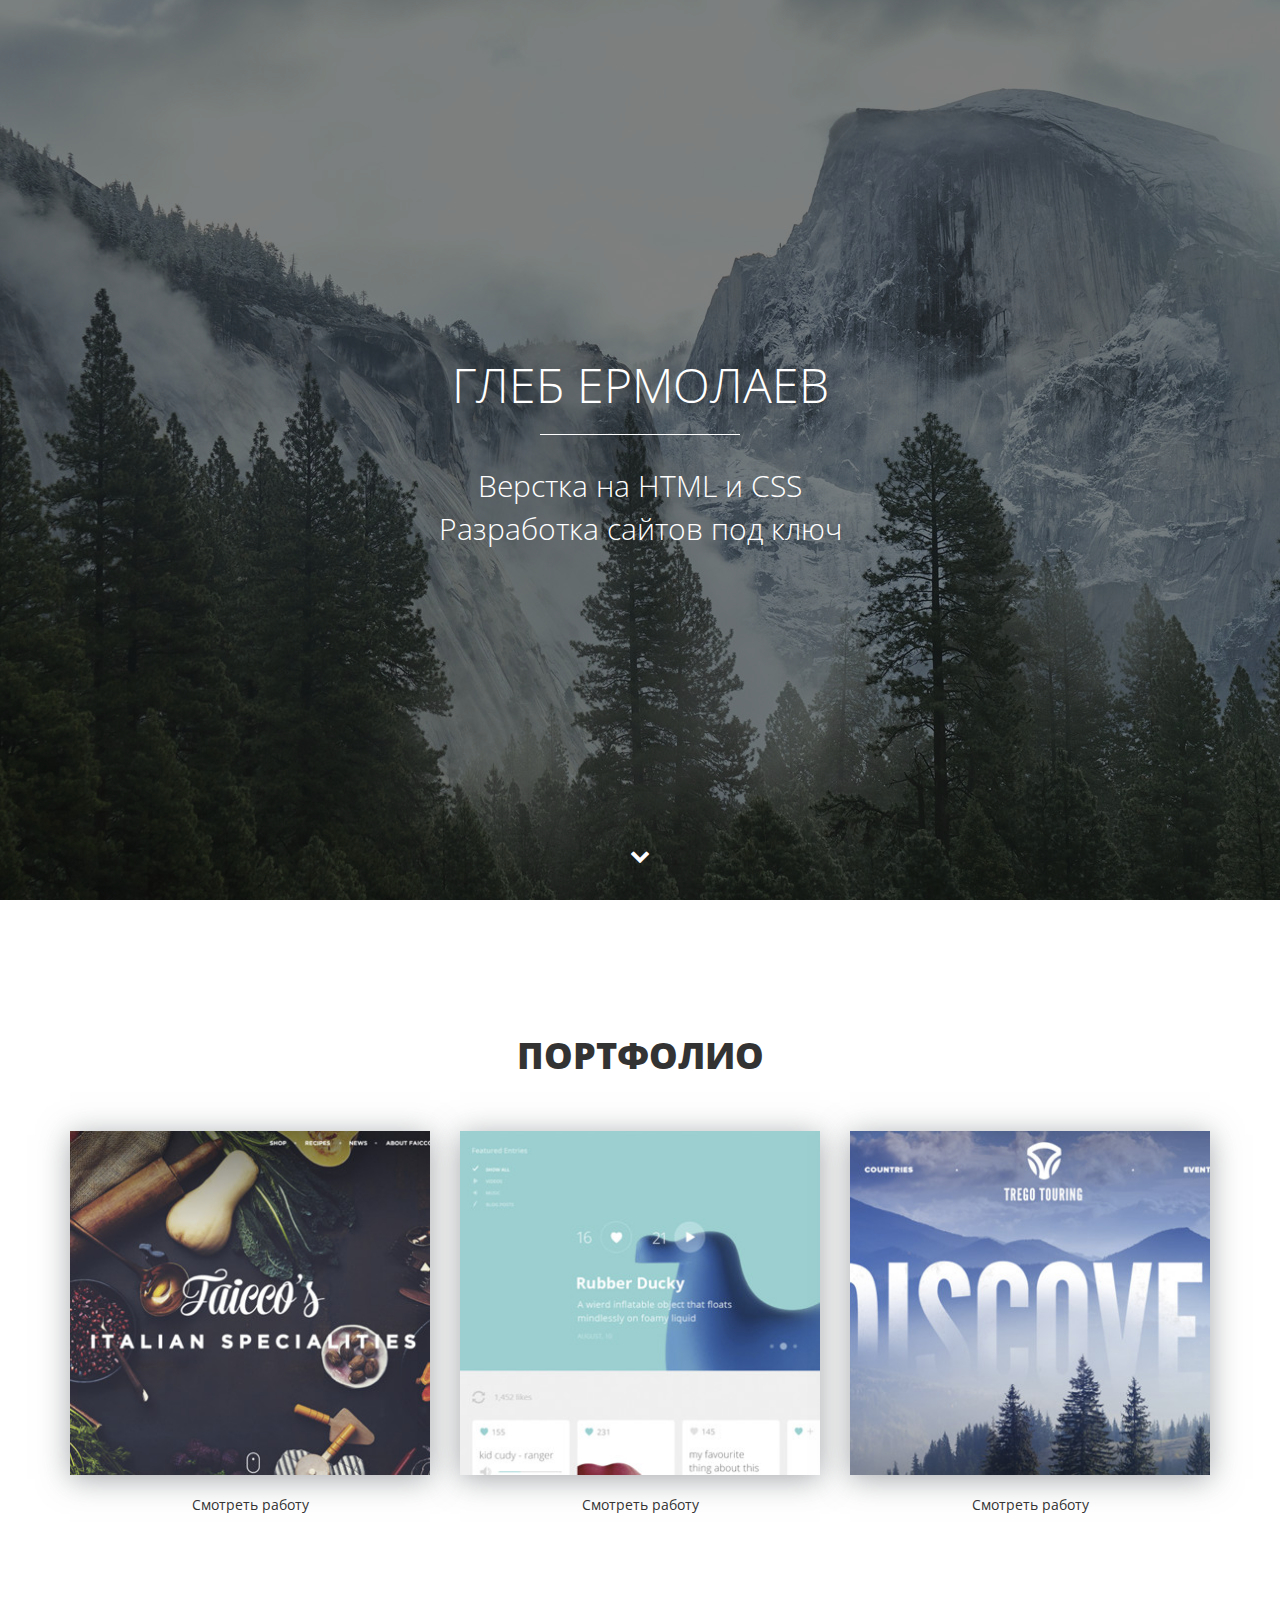
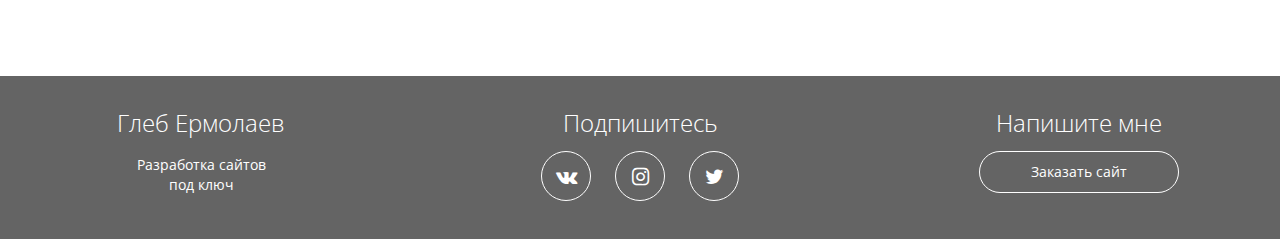
==== index.html @ b1938590 "Загрузили все файлы и папки" ====
<!DOCTYPE html>
<html lang="ru">
  <head>
    <meta charset="utf-8">
    <meta http-equiv="X-UA-Compatible" content="IE=edge">
    <meta name="viewport" content="width=device-width, initial-scale=1">
    <!-- meta для социальных сетей -->
    <meta property="og:url" content="">
    <meta property="og:type" content="website">
    <meta property="og:title" content="Глеб Ермолаев - верстка сайтов на HTML и CSS">
    <meta property="og:image" content="">
    <meta property="og:description" content="Закажите разработку сайта без посредников от 5 990 рублей">
    <meta property="og:site_name" content="Портфолио верстальщика">
    <meta property="article:author" content="Глеб Ермолаев">
    <!-- Заголовок сайта -->
    <title>Глеб Ермолаев - Портфолио</title>
    <link href="https://fonts.googleapis.com/css?family=Open+Sans:400,700&amp;subset=cyrillic" rel="stylesheet">
    <link rel="stylesheet" href="css/fontello.css">
    <link rel="stylesheet" href="css/fontello-embedded.css">
    <link href="css/bootstrap.min.css" rel="stylesheet">
    <link href="css/style.css" rel="stylesheet">
    <!-- Фавиконка -->
    <link rel="shortcut icon" type="image/x-icon" href="favicon.ico">
    <!--[if lt IE 9]>
      <script src="https://oss.maxcdn.com/html5shiv/3.7.3/html5shiv.min.js"></script>
      <script src="https://oss.maxcdn.com/respond/1.4.2/respond.min.js"></script>
    <![endif]-->
  </head>
  <body>
   
    <div class="main">
     <div class="main-overlay"></div>
      <div class="wrapper">
           <div class="main-header">
           <h1>Глеб Ермолаев</h1>
           <div class="main-line"></div>
           <p>Верстка на HTML и CSS<br>Разработка сайтов под ключ</p>
       </div>     
      </div>
      <a class="main-down" href="#"><i class="icon-down"></i></a>
    </div>
    
    <div class="portfolio">
        <div class="container">
            <h2 class="section-header">Портфолио</h2>
            <div class="row">
                 <div class="col-md-4">
                    <div class="portfolio-block">
                        <img src="img/portfolio/1.jpg" alt="Работа №1">
                        <a data-toggle="modal" data-work='work-1' href="#work">Смотреть работу</a>
                    </div>
                </div>
                <div class="col-md-4">
                    <div class="portfolio-block">
                        <img src="img/portfolio/2.jpg" alt="Работа №2">
                        <a data-toggle="modal" data-work='work-2' href="#work">Смотреть работу</a>
                    </div>
                </div>
                <div class="col-md-4">
                    <div class="portfolio-block">
                        <img src="img/portfolio/3.jpg" alt="Работа №3">
                        <a data-toggle="modal" data-work='work-3' href="#work">Смотреть работу</a>
                    </div>
                </div>
            </div>
        </div>
    </div>
    
    <div class="footer">
        <div class="container">
            <div class="row">
                <div class="col-md-3">
                    <strong>Глеб Ермолаев</strong>
                    <p>Разработка сайтов<br> под ключ</p>
                </div>
                <div class="col-md-6">
                    <strong>Подпишитесь</strong>
                    <div class="social-links">
                        <a href="#"><i class="icon-vk"></i></a>
                        <a href="#"><i class="icon-instagram"></i></a>
                        <a href="#"><i class="icon-twitter"></i></a>
                    </div>
                </div>
                <div class="col-md-3">
                    <strong>Напишите мне</strong>
                    <a href="https://vk.me/lolwhatahell" class="offer-btn">Заказать сайт</a>
                </div>
            </div>
        </div>
    </div>
    
    <!-- Всплывающие окна -->
    <!-- Modal -->
    <div class="modal fade" id="work" role="dialog">
		<div class="modal-dialog" role="document">
		 <div class="modal-content">
		   <div class="modal-header">
		     <button type="button" class="close" data-dismiss="modal" aria-label="Close"><span aria-hidden="true">&times;</span></button>
		     <h4 class="modal-title">Описание проекта</h4>
		   </div>
		     <div class="modal-body">
		       
		     </div>
		   </div>
        </div>
    </div>
    <!-- jQuery (necessary for Bootstrap's JavaScript plugins) -->
    <script src="https://ajax.googleapis.com/ajax/libs/jquery/1.12.4/jquery.min.js"></script>
    <script src="js/bootstrap.min.js"></script>
    <script>
    	$(function() {
    		var link = $('a[data-toggle="modal"]');
    		link.on('click', function(event) {
    			var work = $(this).attr('data-work');
    			var modal = $('.modal');
    			modal.find('.modal-body').load(work+'.html');
    		});
    	});
    </script>
  </body>
</html>
---- css/fontello.css ----
@font-face {
  font-family: 'fontello';
  src: url('../font/fontello.eot?35013764');
  src: url('../font/fontello.eot?35013764#iefix') format('embedded-opentype'),
       url('../font/fontello.woff2?35013764') format('woff2'),
       url('../font/fontello.woff?35013764') format('woff'),
       url('../font/fontello.ttf?35013764') format('truetype'),
       url('../font/fontello.svg?35013764#fontello') format('svg');
  font-weight: normal;
  font-style: normal;
}
/* Chrome hack: SVG is rendered more smooth in Windozze. 100% magic, uncomment if you need it. */
/* Note, that will break hinting! In other OS-es font will be not as sharp as it could be */
/*
@media screen and (-webkit-min-device-pixel-ratio:0) {
  @font-face {
    font-family: 'fontello';
    src: url('../font/fontello.svg?35013764#fontello') format('svg');
  }
}
*/
 
 [class^="icon-"]:before, [class*=" icon-"]:before {
  font-family: "fontello";
  font-style: normal;
  font-weight: normal;
  speak: none;
 
  display: inline-block;
  text-decoration: inherit;
  width: 1em;
  margin-right: .2em;
  text-align: center;
  /* opacity: .8; */
 
  /* For safety - reset parent styles, that can break glyph codes*/
  font-variant: normal;
  text-transform: none;
 
  /* fix buttons height, for twitter bootstrap */
  line-height: 1em;
 
  /* Animation center compensation - margins should be symmetric */
  /* remove if not needed */
  margin-left: .2em;
 
  /* you can be more comfortable with increased icons size */
  /* font-size: 120%; */
 
  /* Font smoothing. That was taken from TWBS */
  -webkit-font-smoothing: antialiased;
  -moz-osx-font-smoothing: grayscale;
 
  /* Uncomment for 3D effect */
  /* text-shadow: 1px 1px 1px rgba(127, 127, 127, 0.3); */
}
 
.icon-down:before { content: '\e800'; } /* '' */
.icon-twitter:before { content: '\f099'; } /* '' */
.icon-instagram:before { content: '\f16d'; } /* '' */
.icon-vk:before { content: '\f189'; } /* '' */
---- css/fontello-embedded.css ----
@font-face {
  font-family: 'fontello';
  src: url('../font/fontello.eot?30103132');
  src: url('../font/fontello.eot?30103132#iefix') format('embedded-opentype'),
       url('../font/fontello.svg?30103132#fontello') format('svg');
  font-weight: normal;
  font-style: normal;
}
@font-face {
  font-family: 'fontello';
  src: url('[data-uri]') format('woff'),
       url('[data-uri]') format('truetype');
}
/* Chrome hack: SVG is rendered more smooth in Windozze. 100% magic, uncomment if you need it. */
/* Note, that will break hinting! In other OS-es font will be not as sharp as it could be */
/*
@media screen and (-webkit-min-device-pixel-ratio:0) {
  @font-face {
    font-family: 'fontello';
    src: url('../font/fontello.svg?30103132#fontello') format('svg');
  }
}
*/
 
 [class^="icon-"]:before, [class*=" icon-"]:before {
  font-family: "fontello";
  font-style: normal;
  font-weight: normal;
  speak: none;
 
  display: inline-block;
  text-decoration: inherit;
  width: 1em;
  margin-right: .2em;
  text-align: center;
  /* opacity: .8; */
 
  /* For safety - reset parent styles, that can break glyph codes*/
  font-variant: normal;
  text-transform: none;
     
  /* fix buttons height, for twitter bootstrap */
  line-height: 1em;
 
  /* Animation center compensation - margins should be symmetric */
  /* remove if not needed */
  margin-left: .2em;
 
  /* you can be more comfortable with increased icons size */
  /* font-size: 120%; */
 
  /* Uncomment for 3D effect */
  /* text-shadow: 1px 1px 1px rgba(127, 127, 127, 0.3); */
}
.icon-down:before { content: '\e800'; } /* '' */
.icon-twitter:before { content: '\f099'; } /* '' */
.icon-instagram:before { content: '\f16d'; } /* '' */
.icon-vk:before { content: '\f189'; } /* '' */
---- css/style.css ----
html {
    font-size: 10px;
}

body {
    font-family: 'Open sans', sans-serif;
}

a:active, a:visited, a:focus {
    outline: none;
}

.main {
    position: relative;
    display: table;
    width: 100%;
    text-align: center;
    color: #fff;
    height: 100vh;
    background: #000 url(../img/main-bg.jpg) center center no-repeat;
}

.main-overlay {
    position: absolute;
    width: 100%;
    height: 100%;
    background-color: rgba(0,0,0,0.5);
    z-index: 1;
}

.wrapper {
    display: table-cell;
    vertical-align: middle;
}

.main h1 {
    margin-bottom: 1.4rem;
    font-weight: 300;
    text-transform: uppercase;
    font-size: 4.8rem;
}
.main p {
    font-size: 3rem;
    font-weight: 300;
}


.main-header {
  position: relative;
    z-index: 2;
}

.main-line {
    width: 20rem;
    height: 1px;
    background: #fff;
    margin: 0 auto;
}

.main-down {
    position: absolute;
    color: #fff;
    z-index: 4;
    bottom: 2rem;
    display: inline-block;
    font-size: 2rem;
    width: 5rem;
    height: 5rem;
    border-radius: 50%;
    border: 1px solid transparent;
    line-height: 5rem;
    left: 50%;
    margin-left: -2.5rem;
    transition: 0.5s;
}

.main-down:hover {
    color: #fff;
    border-color: #fff;
}

/*Секция с портфолио*/
.portfolio {
    padding: 10rem 0;
    text-align: center;
}

.section-header {
    text-transform: uppercase;
    text-align: center;
    font-weight: 800;
    font-size: 3.6rem;
    margin-bottom: 5rem;
}

.portfolio img {
    width: 100%;
    max-height: 36rem;
    box-shadow: 0px 4px 29px 0px rgba(87, 92, 97, 0.54);
}

.portfolio a {
    display: block;
    margin: 2rem auto 6rem;
    color: #333;
    width: 17rem;
    border-bottom: 1px solid transparent;
}

.portfolio a:hover {
    text-decoration: none;
    border-bottom: 1px dotted #333;
}

/*Секция подвал*/
.footer {
    background-color: #646464;
    color: #fff;
    text-align: center;
    padding: 3rem 0;
}

.footer strong {
    font-weight: 300;
    font-size: 2.4rem;
}

.social-links {
    margin-top: 1rem;
}

.social-links a {
    width: 5rem;
    height: 5rem;
    line-height: 5rem;
    display: inline-block;
    color: #fff;
    border: solid 1px #fff;
    border-radius: 50%;
    margin-left: 1rem;
    margin-right: 1rem;
    font-size: 2rem;
    transition: 0.3s;
}

.social-links a:hover {
    background-color: #fff;
    color: #646464;
}

.offer-btn {
    display: block;
    width: 80%;
    max-width: 20rem;
    margin: 1rem auto;
    border: 1px solid #fff;
    padding-top: 1rem;
    padding-bottom: 1rem;
    color: #fff;
    border-radius: 10rem;
    transition: 0.3s; 
}

.offer-btn:hover {
    background-color: #fff;
    color: #646464;
    text-decoration: none;
}

.modal img {
    width: 100%;
}

.modal-title {
    font-weight: 800;
    font-size: 2rem;
}

.close {
    background-color: transparent;
    border: none;
    font-size: 2.5rem;
    position: absolute;
    right: 2rem;
    top: 1rem;
}

.modal-btn {
    display: inline-block;
    color: #333;
    border: 1px solid #333;
    padding: 1rem 2rem;
    border-radius: 0.5rem;
}

.modal-btn:hover {
    color: #fff;
    background-color: #333;
    text-decoration: none;
}

@media(min-width: 0px) and (max-width: 767px) {
    html {
        font-size: 7px;
    }
    
    .footer strong {
        margin: 3rem 0;
        display: inline-block;
    }
    
    .social-links a {
        font-size: 1.5rem;
    }
}

@media(min-width: 768px) and (max-width: 991px) {
    .footer-string {
        margin: 3rem 0;
        display: inline-block;  
    }
}
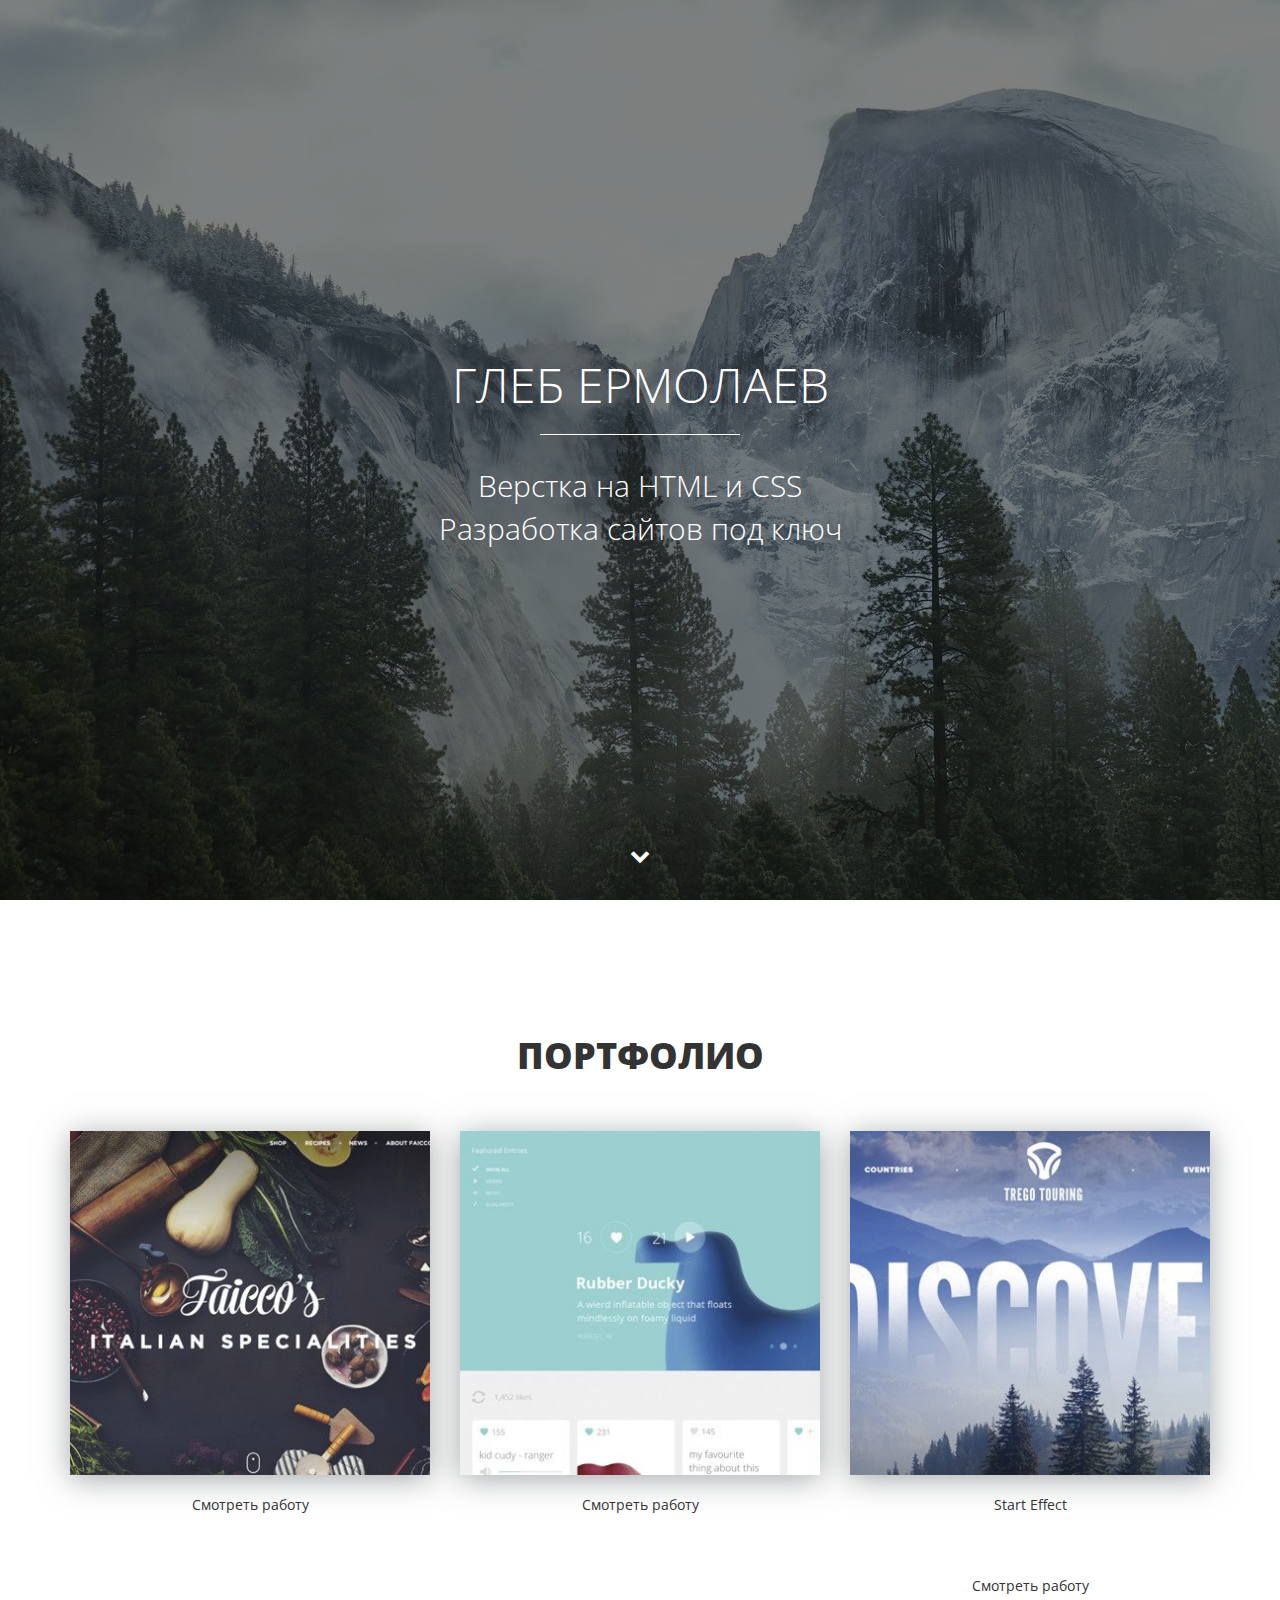
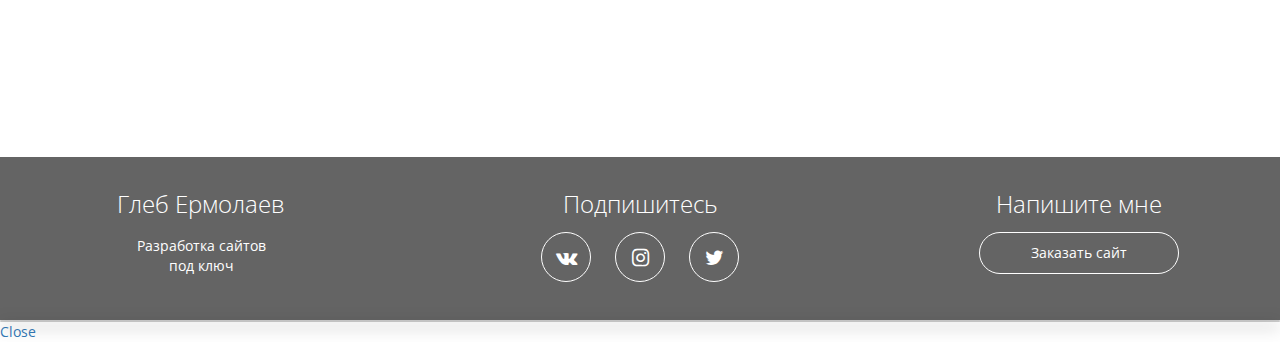
==== commit 3763ba49: "Adding html parallax" ====
--- a/index.html
+++ b/index.html
@@ -28,7 +28,7 @@
   </head>
   <body>
    
-    <div class="main">
+    <div class="main parallax-window" data-parallax="scroll" data-speed="0.4" data-image-src="img/main-bg.jpg">
      <div class="main-overlay"></div>
       <div class="wrapper">
            <div class="main-header">
@@ -37,10 +37,10 @@
            <p>Верстка на HTML и CSS<br>Разработка сайтов под ключ</p>
        </div>     
       </div>
-      <a class="main-down" href="#"><i class="icon-down"></i></a>
+      <a class="main-down slowly" href="#portfolio"><i class="icon-down"></i></a>
     </div>
     
-    <div class="portfolio">
+    <div class="portfolio" id="portfolio">
         <div class="container">
             <h2 class="section-header">Портфолио</h2>
             <div class="row">
@@ -59,7 +59,8 @@
                 <div class="col-md-4">
                     <div class="portfolio-block">
                         <img src="img/portfolio/3.jpg" alt="Работа №3">
-                        <a data-toggle="modal" data-work='work-3' href="#work">Смотреть работу</a>
+                        <a href="#0" class="cd-btn cd-modal-trigger">Start Effect</a>
+                        <a  class="cd-btn cd-modal-trigger" data-work="work-3" href="#0">Смотреть работу</a>
                     </div>
                 </div>
             </div>
@@ -89,6 +90,17 @@
         </div>
     </div>
     
+    <div class="cd-modal">
+	<div class="modal-content"></div> <!-- .modal-content -->
+
+	<a href="#0" class="modal-close">Close</a>
+</div> <!-- .cd-modal -->
+
+<div class="cd-transition-layer"> 
+	<div class="bg-layer"></div>
+</div> <!-- .cd-transition-layer -->
+
+    
     <!-- Всплывающие окна -->
     <!-- Modal -->
     <div class="modal fade" id="work" role="dialog">
@@ -106,16 +118,33 @@
     </div>
     <!-- jQuery (necessary for Bootstrap's JavaScript plugins) -->
     <script src="https://ajax.googleapis.com/ajax/libs/jquery/1.12.4/jquery.min.js"></script>
-    <script src="js/bootstrap.min.js"></script>
+    <script src="js/main.js"></script>
+    <script src="js/parallax.min.js"></script>
     <script>
     	$(function() {
-    		var link = $('a[data-toggle="modal"]');
+    		var link = $('.cd-modal-trigger');
     		link.on('click', function(event) {
     			var work = $(this).attr('data-work');
-    			var modal = $('.modal');
-    			modal.find('.modal-body').load(work+'.html');
+    			$('.modal-content').load(work+'.html');
     		});
     	});
     </script>
+    <script>
+        $(document).ready(function(){
+	       $(".slowly").on("click", function (event) {
+		      //отменяем стандартную обработку нажатия по ссылке
+		      event.preventDefault();
+
+              //забираем идентификатор бока с атрибута href
+              var id  = $(this).attr('href'),
+
+              //узнаем высоту от начала страницы до блока на который ссылается якорь
+              top = $(id).offset().top;
+
+              //анимируем переход на расстояние - top за 800 мс
+              $('body,html').animate({scrollTop: top}, 800);
+	});
+});  
+    </script>
   </body>
 </html>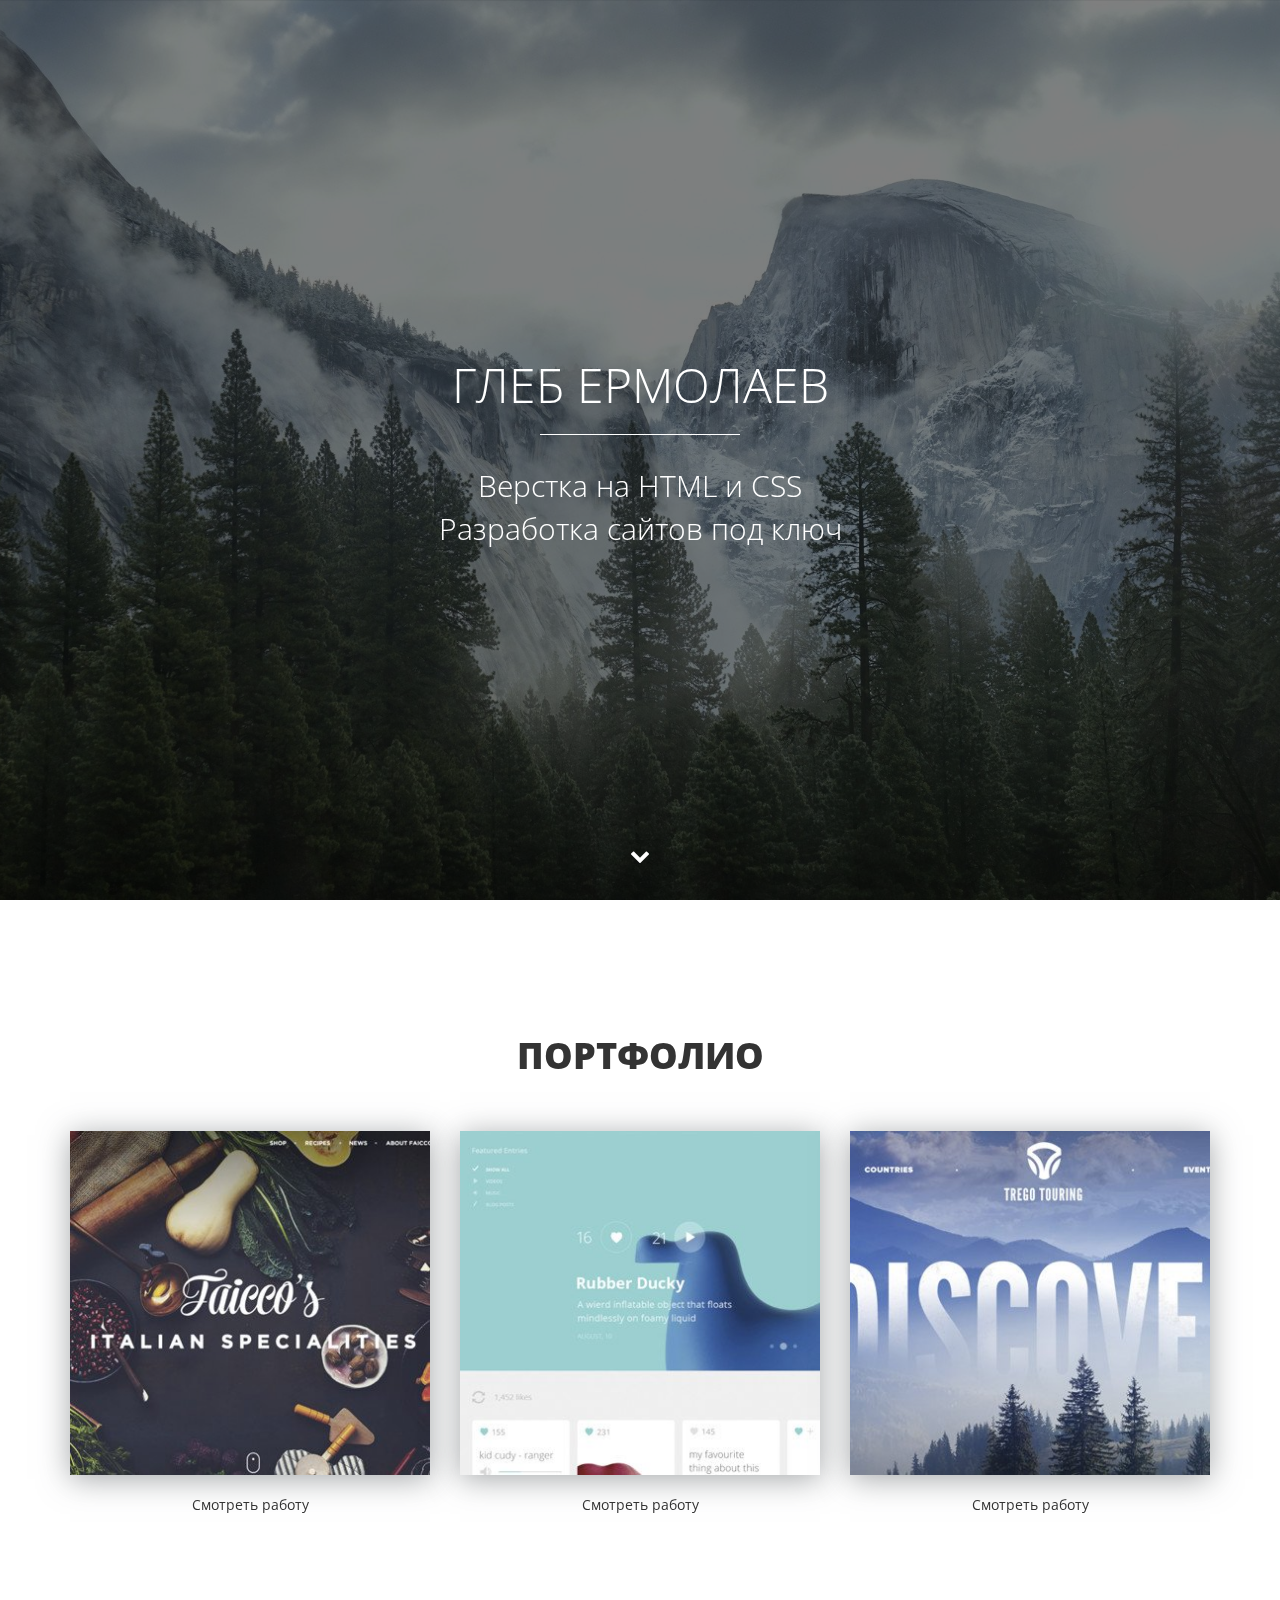
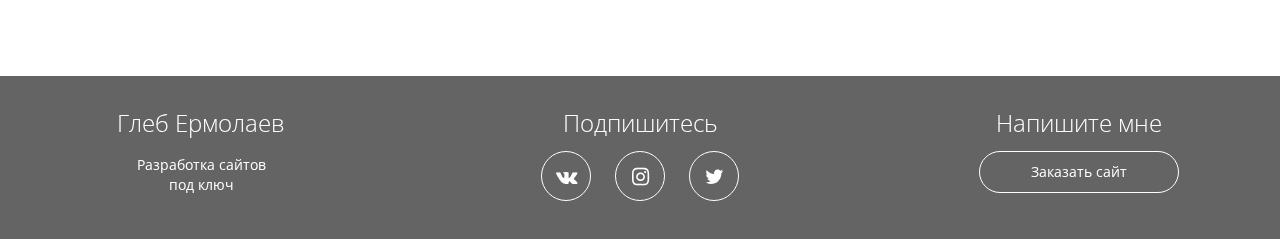
==== commit bd7d9fb6: "Uprgade for index.html" ====
--- a/index.html
+++ b/index.html
@@ -59,7 +59,6 @@
                 <div class="col-md-4">
                     <div class="portfolio-block">
                         <img src="img/portfolio/3.jpg" alt="Работа №3">
-                        <a href="#0" class="cd-btn cd-modal-trigger">Start Effect</a>
                         <a  class="cd-btn cd-modal-trigger" data-work="work-3" href="#0">Смотреть работу</a>
                     </div>
                 </div>
--- a/css/style.css
+++ b/css/style.css
@@ -17,7 +17,7 @@
     text-align: center;
     color: #fff;
     height: 100vh;
-    background: #000 url(../img/main-bg.jpg) center center no-repeat;
+    /*background: #000 url(../img/main-bg.jpg) center center no-repeat;*/
 }
 
 .main-overlay {
@@ -79,6 +79,10 @@
     border-color: #fff;
 }
 
+.slowly {
+    text-decoration-color: none;
+}
+
 /*Секция с портфолио*/
 .portfolio {
     padding: 10rem 0;
@@ -163,17 +167,13 @@
 
 .offer-btn:hover {
     background-color: #fff;
-    color: #646464;
+    color: #fff;
     text-decoration: none;
 }
 
-.modal img {
-    width: 100%;
-}
-
-.modal-title {
-    font-weight: 800;
-    font-size: 2rem;
+.modal-content h4 {
+    font-weight: 300;
+    font-size: 2.5rem;
 }
 
 .close {
@@ -187,15 +187,15 @@
 
 .modal-btn {
     display: inline-block;
-    color: #333;
-    border: 1px solid #333;
+    color: #fff;
+    border: 1px solid #fff;
     padding: 1rem 2rem;
     border-radius: 0.5rem;
 }
 
 .modal-btn:hover {
-    color: #fff;
-    background-color: #333;
+    color: #333;
+    background-color: #fff;
     text-decoration: none;
 }
 
@@ -219,4 +219,260 @@
         margin: 3rem 0;
         display: inline-block;  
     }
-}+}
+
+.cd-main-content {
+  position: relative;
+  z-index: 1;
+  width: 100%;
+  height: 100vh;
+  /* vertically align its content */
+  display: table;
+  background-color: #e4dcca;
+}
+.cd-main-content .center {
+  /* vertically align inside parent element */
+  display: table-cell;
+  vertical-align: middle;
+  text-align: center;
+}
+
+/* -------------------------------- 
+
+Modal window 
+
+-------------------------------- */
+.cd-modal {
+  position: fixed;
+  top: 0;
+  left: 0;
+  z-index: 3;
+  height: 100%;
+  width: 100%;
+  overflow: hidden;
+  background-size: cover;
+  opacity: 0;
+  visibility: hidden;
+  -webkit-transition: opacity 0.3s 0s, visibility 0s 0.3s;
+  -moz-transition: opacity 0.3s 0s, visibility 0s 0.3s;
+  transition: opacity 0.3s 0s, visibility 0s 0.3s;
+}
+
+.modal-content {
+    background: #402f44 url(../img/modal-bg.jpg) no-repeat center center;
+}
+
+.cd-modal .modal-content {
+  height: 100%;
+  overflow-y: auto;
+  padding: 3em 5%;
+  color: #e4dcca;
+  -webkit-font-smoothing: antialiased;
+  -moz-osx-font-smoothing: grayscale;
+}
+.cd-modal h1 {
+  text-align: center;
+}
+.cd-modal h1::after {
+  /* ink/brush separation */
+  content: '';
+  display: block;
+  width: 130px;
+  height: 18px;
+  background: url(../img/ink-separation.svg) no-repeat center center;
+  margin: .2em auto 0;
+}
+.cd-modal p {
+  line-height: 1.6;
+  max-width: 800px;
+}
+.cd-modal .modal-close {
+  /* 'X' icon */
+  position: absolute;
+  z-index: 1;
+  top: 20px;
+  right: 5%;
+  height: 45px;
+  width: 45px;
+  border-radius: 50%;
+  background: rgba(0, 0, 0, 0.3) url(../img/cd-icon-close.svg) no-repeat center center;
+  /* image replacement */
+  overflow: hidden;
+  text-indent: 100%;
+  white-space: nowrap;
+  visibility: hidden;
+  opacity: 0;
+  -webkit-transform: scale(0);
+  -moz-transform: scale(0);
+  -ms-transform: scale(0);
+  -o-transform: scale(0);
+  transform: scale(0);
+  -webkit-transition: -webkit-transform 0.3s 0s, visibility 0s 0.3s, opacity 0.3s 0s;
+  -moz-transition: -moz-transform 0.3s 0s, visibility 0s 0.3s, opacity 0.3s 0s;
+  transition: transform 0.3s 0s, visibility 0s 0.3s, opacity 0.3s 0s;
+}
+.no-touch .cd-modal .modal-close:hover {
+  background-color: rgba(0, 0, 0, 0.5);
+}
+.cd-modal.visible {
+  opacity: 1;
+  visibility: visible;
+  -webkit-transition: opacity 0.7s, visibility 0s;
+  -moz-transition: opacity 0.7s, visibility 0s;
+  transition: opacity 0.7s, visibility 0s;
+}
+.cd-modal.visible .modal-content {
+  /* this fixes the buggy scrolling on webkit browsers - mobile devices only - when overflow property is applied */
+  -webkit-overflow-scrolling: touch;
+}
+.cd-modal.visible .modal-close {
+  visibility: visible;
+  opacity: 1;
+  -webkit-transition: -webkit-transform 0.3s 0s, visibility 0s 0s, opacity 0.3s 0s;
+  -moz-transition: -moz-transform 0.3s 0s, visibility 0s 0s, opacity 0.3s 0s;
+  transition: transform 0.3s 0s, visibility 0s 0s, opacity 0.3s 0s;
+  -webkit-transform: scale(1);
+  -moz-transform: scale(1);
+  -ms-transform: scale(1);
+  -o-transform: scale(1);
+  transform: scale(1);
+}
+@media only screen and (min-width: 1100px) {
+  .cd-modal .modal-content {
+    padding: 6em 5%;
+  }
+  .cd-modal .modal-close {
+    height: 60px;
+    width: 60px;
+  }
+  .cd-modal p {
+    font-size: 2rem;
+  }
+}
+
+/* -------------------------------- 
+
+Transition Layer 
+
+-------------------------------- */
+.cd-transition-layer {
+  position: fixed;
+  top: 0;
+  left: 0;
+  z-index: 2;
+  height: 100%;
+  width: 100%;
+  opacity: 0;
+  visibility: hidden;
+  overflow: hidden;
+}
+.cd-transition-layer .bg-layer {
+  position: absolute;
+  left: 50%;
+  top: 50%;
+  -webkit-transform: translateY(-50%) translateX(-2%);
+  -moz-transform: translateY(-50%) translateX(-2%);
+  -ms-transform: translateY(-50%) translateX(-2%);
+  -o-transform: translateY(-50%) translateX(-2%);
+  transform: translateY(-50%) translateX(-2%);
+  /* its dimentions will be overwritten using jQuery to proportionally fit the viewport */
+  height: 100%;
+  /* our sprite is composed of 25 frames */
+  width: 2500%;
+  background: url(../img/ink.png) no-repeat 0 0;
+  background-size: 100% 100%;
+}
+.cd-transition-layer.visible {
+  opacity: 1;
+  visibility: visible;
+}
+.cd-transition-layer.opening .bg-layer {
+  -webkit-animation: cd-sequence 0.8s steps(24);
+  -moz-animation: cd-sequence 0.8s steps(24);
+  animation: cd-sequence 0.8s steps(24);
+  -webkit-animation-fill-mode: forwards;
+  -moz-animation-fill-mode: forwards;
+  animation-fill-mode: forwards;
+}
+.cd-transition-layer.closing .bg-layer {
+  -webkit-animation: cd-sequence-reverse 0.8s steps(24);
+  -moz-animation: cd-sequence-reverse 0.8s steps(24);
+  animation: cd-sequence-reverse 0.8s steps(24);
+  -webkit-animation-fill-mode: forwards;
+  -moz-animation-fill-mode: forwards;
+  animation-fill-mode: forwards;
+}
+.no-cssanimations .cd-transition-layer {
+  display: none;
+}
+
+@-webkit-keyframes cd-sequence {
+  0% {
+    /* translateX(-2%) is used to horizontally center the first frame inside the viewport */
+    -webkit-transform: translateY(-50%) translateX(-2%);
+  }
+  100% {
+    /* translateX(-98%) (2% + 96) is used to horizontally center the last frame inside the viewport  */
+    -webkit-transform: translateY(-50%) translateX(-98%);
+  }
+}
+@-moz-keyframes cd-sequence {
+  0% {
+    /* translateX(-2%) is used to horizontally center the first frame inside the viewport */
+    -moz-transform: translateY(-50%) translateX(-2%);
+  }
+  100% {
+    /* translateX(-98%) (2% + 96) is used to horizontally center the last frame inside the viewport  */
+    -moz-transform: translateY(-50%) translateX(-98%);
+  }
+}
+@keyframes cd-sequence {
+  0% {
+    /* translateX(-2%) is used to horizontally center the first frame inside the viewport */
+    -webkit-transform: translateY(-50%) translateX(-2%);
+    -moz-transform: translateY(-50%) translateX(-2%);
+    -ms-transform: translateY(-50%) translateX(-2%);
+    -o-transform: translateY(-50%) translateX(-2%);
+    transform: translateY(-50%) translateX(-2%);
+  }
+  100% {
+    /* translateX(-98%) (2% + 96) is used to horizontally center the last frame inside the viewport  */
+    -webkit-transform: translateY(-50%) translateX(-98%);
+    -moz-transform: translateY(-50%) translateX(-98%);
+    -ms-transform: translateY(-50%) translateX(-98%);
+    -o-transform: translateY(-50%) translateX(-98%);
+    transform: translateY(-50%) translateX(-98%);
+  }
+}
+@-webkit-keyframes cd-sequence-reverse {
+  0% {
+    -webkit-transform: translateY(-50%) translateX(-98%);
+  }
+  100% {
+    -webkit-transform: translateY(-50%) translateX(-2%);
+  }
+}
+@-moz-keyframes cd-sequence-reverse {
+  0% {
+    -moz-transform: translateY(-50%) translateX(-98%);
+  }
+  100% {
+    -moz-transform: translateY(-50%) translateX(-2%);
+  }
+}
+@keyframes cd-sequence-reverse {
+  0% {
+    -webkit-transform: translateY(-50%) translateX(-98%);
+    -moz-transform: translateY(-50%) translateX(-98%);
+    -ms-transform: translateY(-50%) translateX(-98%);
+    -o-transform: translateY(-50%) translateX(-98%);
+    transform: translateY(-50%) translateX(-98%);
+  }
+  100% {
+    -webkit-transform: translateY(-50%) translateX(-2%);
+    -moz-transform: translateY(-50%) translateX(-2%);
+    -ms-transform: translateY(-50%) translateX(-2%);
+    -o-transform: translateY(-50%) translateX(-2%);
+    transform: translateY(-50%) translateX(-2%);
+  }
+}
